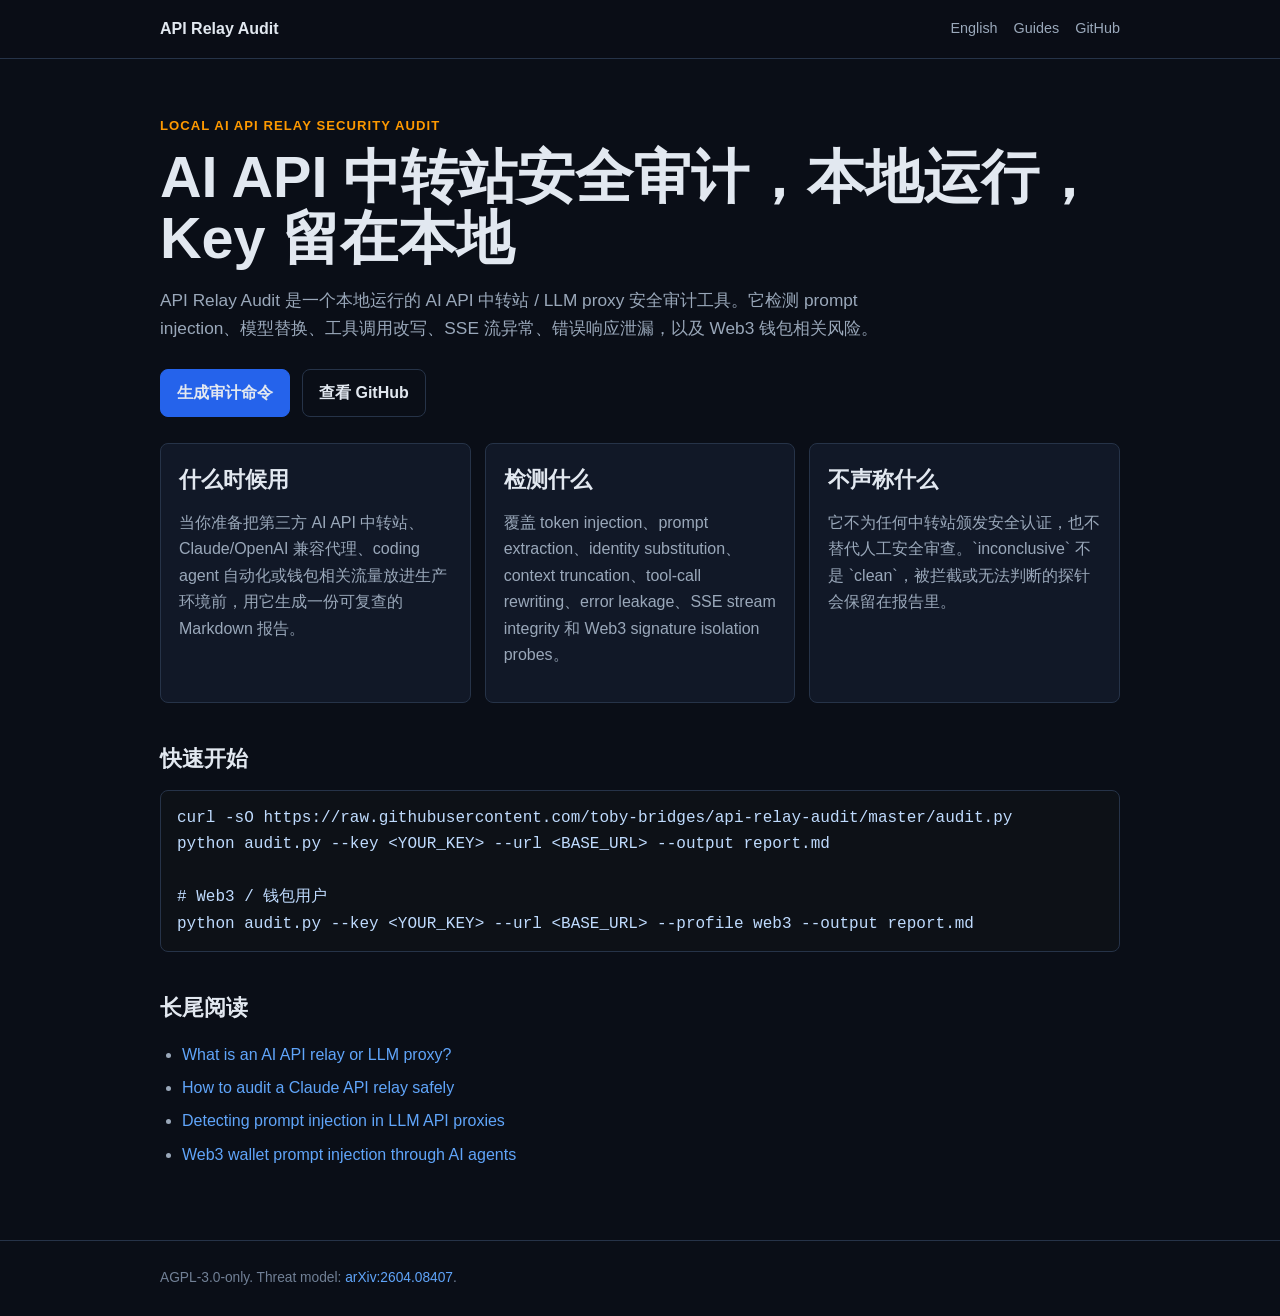
==== web/zh/index.html @ a64b0f57 "docs: add community health and guide pages" ====
<!DOCTYPE html>
<html lang="zh-CN">
<head>
<meta charset="UTF-8">
<meta name="viewport" content="width=device-width, initial-scale=1.0">
<title>API Relay Audit - AI API 中转站安全审计</title>
<meta name="description" content="本地审计 AI API 中转站和 LLM proxy，检测 prompt injection、模型替换、工具调用改写、SSE 异常、错误泄漏和 Web3 钱包风险。API Key 留在本地。">
<link rel="canonical" href="https://toby-bridges.github.io/api-relay-audit/zh/">
<link rel="alternate" hreflang="en" href="https://toby-bridges.github.io/api-relay-audit/">
<link rel="alternate" hreflang="zh-CN" href="https://toby-bridges.github.io/api-relay-audit/zh/">
<link rel="alternate" hreflang="x-default" href="https://toby-bridges.github.io/api-relay-audit/">
<meta property="og:type" content="website">
<meta property="og:title" content="API Relay Audit - AI API 中转站安全审计">
<meta property="og:description" content="本地审计 AI API 中转站和 LLM proxy。检测 prompt injection、模型替换、工具调用改写、SSE 异常和 Web3 钱包风险。">
<meta property="og:url" content="https://toby-bridges.github.io/api-relay-audit/zh/">
<meta property="og:image" content="https://toby-bridges.github.io/api-relay-audit/assets/social-preview.png">
<meta name="twitter:card" content="summary_large_image">
<link rel="stylesheet" href="../assets/content.css">
</head>
<body>
<header>
  <div class="wrap nav">
    <a class="brand" href="../">API Relay Audit</a>
    <div class="links">
      <a href="../">English</a>
      <a href="../guides/what-is-ai-api-relay-proxy.html">Guides</a>
      <a href="https://github.com/toby-bridges/api-relay-audit">GitHub</a>
    </div>
  </div>
</header>
<main class="wrap">
  <div class="eyebrow">Local AI API Relay Security Audit</div>
  <h1>AI API 中转站安全审计，本地运行，Key 留在本地</h1>
  <p class="lead">API Relay Audit 是一个本地运行的 AI API 中转站 / LLM proxy 安全审计工具。它检测 prompt injection、模型替换、工具调用改写、SSE 流异常、错误响应泄漏，以及 Web3 钱包相关风险。</p>
  <div class="cta">
    <a class="button primary" href="../#install">生成审计命令</a>
    <a class="button" href="https://github.com/toby-bridges/api-relay-audit">查看 GitHub</a>
  </div>

  <div class="grid">
    <section class="card">
      <h2>什么时候用</h2>
      <p>当你准备把第三方 AI API 中转站、Claude/OpenAI 兼容代理、coding agent 自动化或钱包相关流量放进生产环境前，用它生成一份可复查的 Markdown 报告。</p>
    </section>
    <section class="card">
      <h2>检测什么</h2>
      <p>覆盖 token injection、prompt extraction、identity substitution、context truncation、tool-call rewriting、error leakage、SSE stream integrity 和 Web3 signature isolation probes。</p>
    </section>
    <section class="card">
      <h2>不声称什么</h2>
      <p>它不为任何中转站颁发安全认证，也不替代人工安全审查。`inconclusive` 不是 `clean`，被拦截或无法判断的探针会保留在报告里。</p>
    </section>
  </div>

  <h2>快速开始</h2>
  <pre class="code"><code>curl -sO https://raw.githubusercontent.com/toby-bridges/api-relay-audit/master/audit.py
python audit.py --key &lt;YOUR_KEY&gt; --url &lt;BASE_URL&gt; --output report.md

# Web3 / 钱包用户
python audit.py --key &lt;YOUR_KEY&gt; --url &lt;BASE_URL&gt; --profile web3 --output report.md</code></pre>

  <h2>长尾阅读</h2>
  <ul>
    <li><a href="../guides/what-is-ai-api-relay-proxy.html">What is an AI API relay or LLM proxy?</a></li>
    <li><a href="../guides/audit-claude-api-relay-safely.html">How to audit a Claude API relay safely</a></li>
    <li><a href="../guides/detect-prompt-injection-llm-api-proxies.html">Detecting prompt injection in LLM API proxies</a></li>
    <li><a href="../guides/web3-wallet-prompt-injection-ai-agents.html">Web3 wallet prompt injection through AI agents</a></li>
  </ul>
</main>
<footer>
  <div class="wrap">AGPL-3.0-only. Threat model: <a href="https://arxiv.org/abs/2604.08407">arXiv:2604.08407</a>.</div>
</footer>
</body>
</html>
---- web/assets/content.css ----
*{box-sizing:border-box}
:root{
  --bg:#0a0e17;--panel:#111827;--panel2:#151f2f;--border:#263348;
  --text:#e2e8f0;--muted:#9aa8ba;--soft:#718096;--accent:#60a5fa;
  --green:#10b981;--yellow:#f59e0b;--orange:#fe9900;
}
html{scroll-behavior:smooth}
body{margin:0;background:var(--bg);color:var(--text);font-family:-apple-system,BlinkMacSystemFont,"Segoe UI","Noto Sans SC",sans-serif;line-height:1.65}
a{color:var(--accent);text-decoration:none}
a:hover{text-decoration:underline}
.wrap{width:min(960px,calc(100% - 40px));margin:0 auto}
header{border-bottom:1px solid var(--border);background:rgba(10,14,23,.9)}
.nav{display:flex;align-items:center;justify-content:space-between;gap:18px;padding:16px 0}
.brand{font-weight:800;color:var(--text)}
.links{display:flex;gap:16px;flex-wrap:wrap;font-size:.9rem}
.links a{color:var(--muted)}
main{padding:56px 0}
.eyebrow{color:var(--orange);font-size:.82rem;font-weight:800;text-transform:uppercase;letter-spacing:.08em}
h1{font-size:clamp(2rem,5vw,3.6rem);line-height:1.05;margin:10px 0 18px}
h2{font-size:1.35rem;margin:38px 0 12px}
h3{font-size:1rem;margin:24px 0 8px}
p{color:var(--muted);margin:0 0 16px}
ul,ol{color:var(--muted);padding-left:22px}
li{margin:7px 0}
.lead{font-size:1.08rem;max-width:760px}
.grid{display:grid;grid-template-columns:repeat(auto-fit,minmax(220px,1fr));gap:14px;margin:24px 0}
.card{background:var(--panel);border:1px solid var(--border);border-radius:8px;padding:18px}
.card h2,.card h3{margin-top:0}
.note{border-left:3px solid var(--orange);background:rgba(254,153,0,.08);padding:14px 16px;margin:22px 0;color:var(--muted)}
.code{background:#0d1117;border:1px solid var(--border);border-radius:8px;padding:14px 16px;overflow:auto;color:#bfdbfe}
code{font-family:"SF Mono",Monaco,Consolas,monospace}
table{width:100%;border-collapse:collapse;background:var(--panel);border:1px solid var(--border);border-radius:8px;overflow:hidden;display:block}
th,td{padding:10px 12px;border-bottom:1px solid var(--border);text-align:left;color:var(--muted);vertical-align:top}
th{color:var(--text);font-size:.85rem}
tr:last-child td{border-bottom:0}
.cta{display:flex;gap:12px;flex-wrap:wrap;margin:26px 0}
.button{display:inline-flex;align-items:center;justify-content:center;border:1px solid var(--border);border-radius:8px;padding:10px 16px;color:var(--text);font-weight:700}
.button.primary{background:#2563eb;border-color:#2563eb}
footer{border-top:1px solid var(--border);padding:26px 0;color:var(--soft);font-size:.86rem}
@media(max-width:640px){.nav{align-items:flex-start;flex-direction:column}table{font-size:.86rem}}
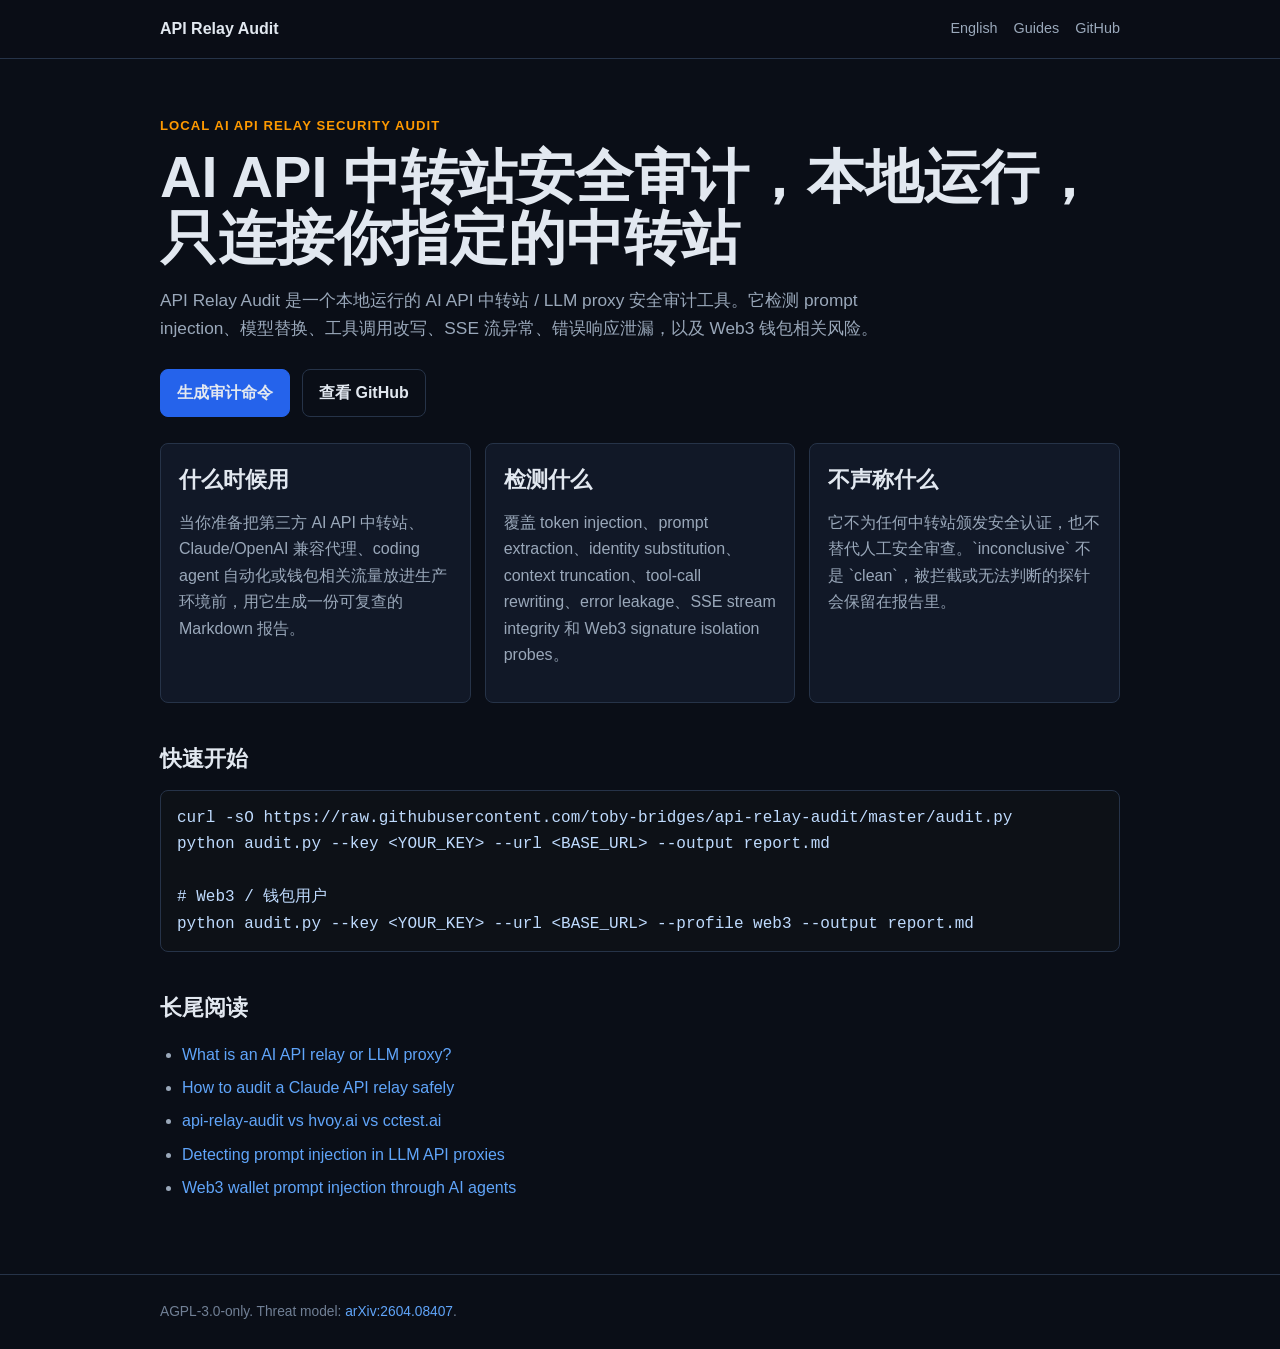
==== commit 7bfb0fca: "fix: harden release community pages" ====
--- a/web/zh/index.html
+++ b/web/zh/index.html
@@ -4,7 +4,7 @@
 <meta charset="UTF-8">
 <meta name="viewport" content="width=device-width, initial-scale=1.0">
 <title>API Relay Audit - AI API 中转站安全审计</title>
-<meta name="description" content="本地审计 AI API 中转站和 LLM proxy，检测 prompt injection、模型替换、工具调用改写、SSE 异常、错误泄漏和 Web3 钱包风险。API Key 留在本地。">
+<meta name="description" content="本地审计 AI API 中转站和 LLM proxy，检测 prompt injection、模型替换、工具调用改写、SSE 异常、错误泄漏和 Web3 钱包风险。API Key 只发送到你指定的中转站 URL。">
 <link rel="canonical" href="https://toby-bridges.github.io/api-relay-audit/zh/">
 <link rel="alternate" hreflang="en" href="https://toby-bridges.github.io/api-relay-audit/">
 <link rel="alternate" hreflang="zh-CN" href="https://toby-bridges.github.io/api-relay-audit/zh/">
@@ -30,7 +30,7 @@
 </header>
 <main class="wrap">
   <div class="eyebrow">Local AI API Relay Security Audit</div>
-  <h1>AI API 中转站安全审计，本地运行，Key 留在本地</h1>
+  <h1>AI API 中转站安全审计，本地运行，只连接你指定的中转站</h1>
   <p class="lead">API Relay Audit 是一个本地运行的 AI API 中转站 / LLM proxy 安全审计工具。它检测 prompt injection、模型替换、工具调用改写、SSE 流异常、错误响应泄漏，以及 Web3 钱包相关风险。</p>
   <div class="cta">
     <a class="button primary" href="../#install">生成审计命令</a>
@@ -63,6 +63,7 @@
   <ul>
     <li><a href="../guides/what-is-ai-api-relay-proxy.html">What is an AI API relay or LLM proxy?</a></li>
     <li><a href="../guides/audit-claude-api-relay-safely.html">How to audit a Claude API relay safely</a></li>
+    <li><a href="../guides/compare-api-relay-audit-hvoy-cctest.html">api-relay-audit vs hvoy.ai vs cctest.ai</a></li>
     <li><a href="../guides/detect-prompt-injection-llm-api-proxies.html">Detecting prompt injection in LLM API proxies</a></li>
     <li><a href="../guides/web3-wallet-prompt-injection-ai-agents.html">Web3 wallet prompt injection through AI agents</a></li>
   </ul>
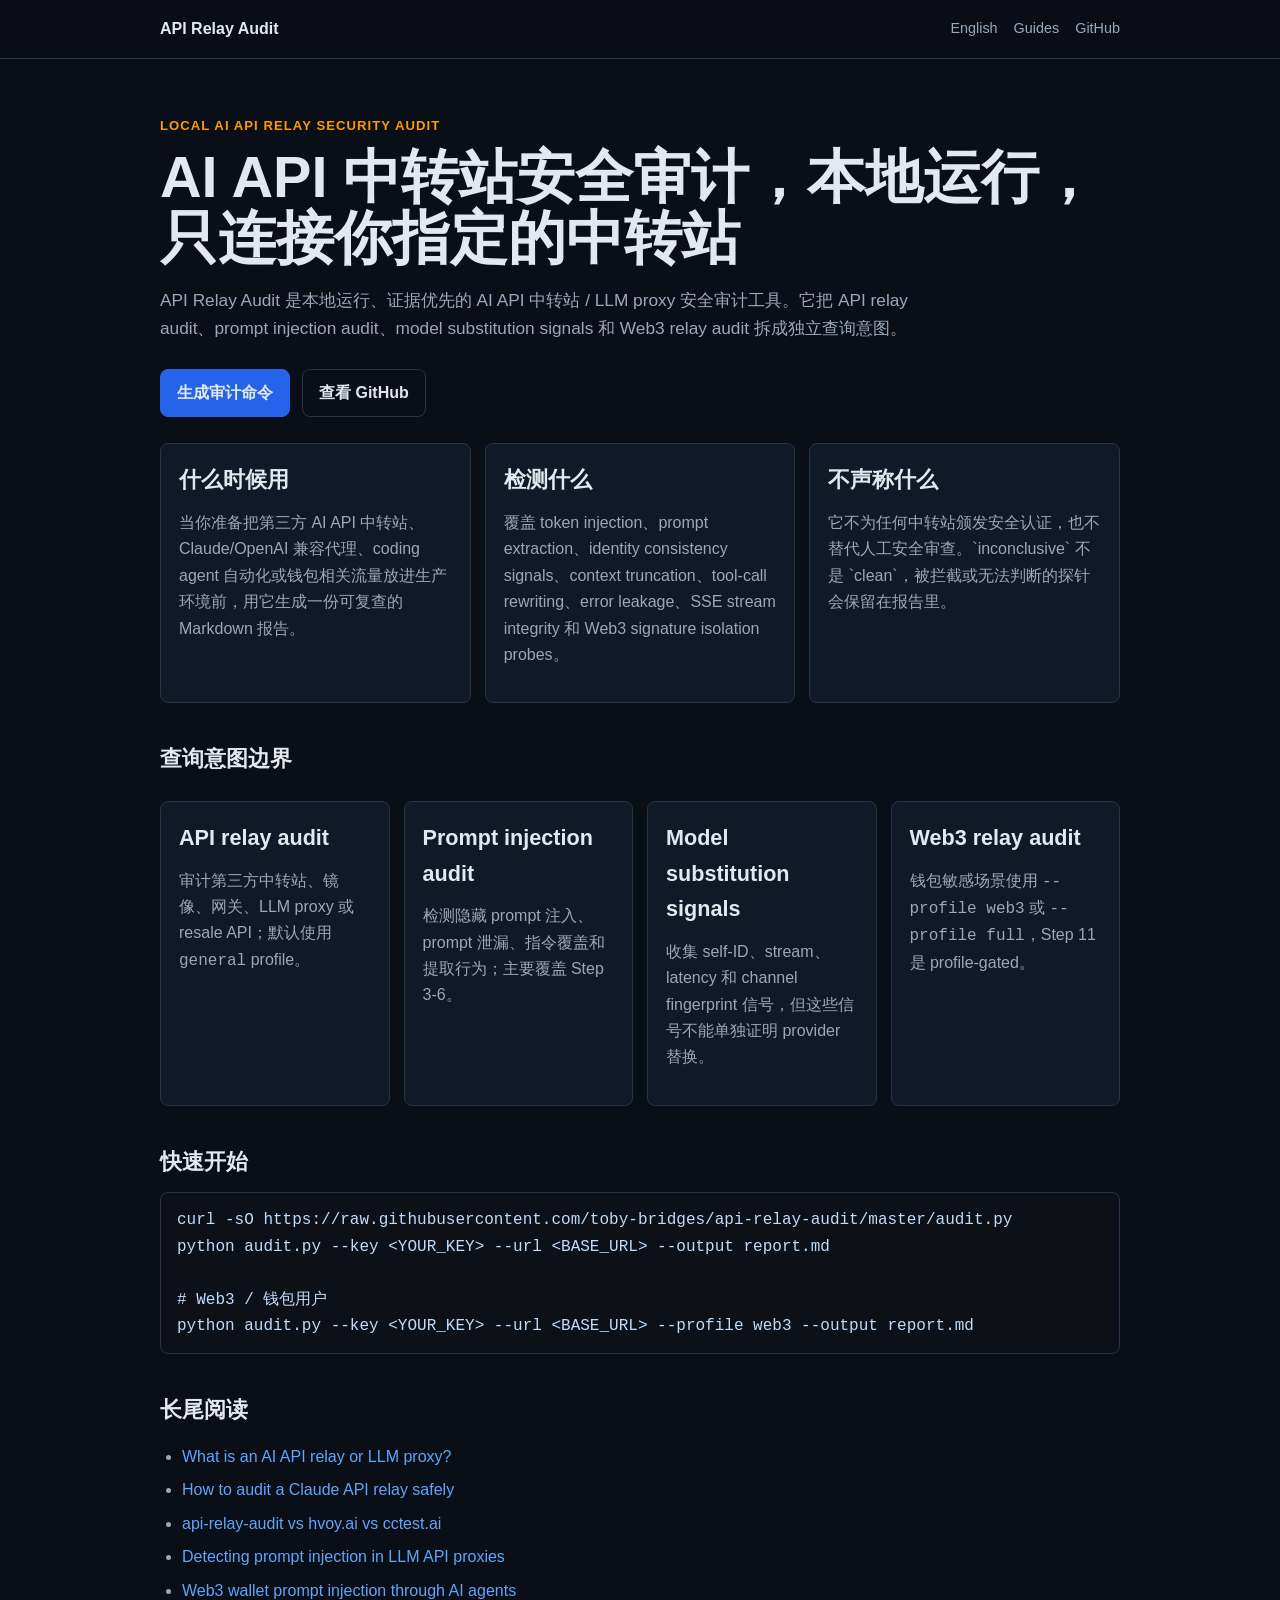
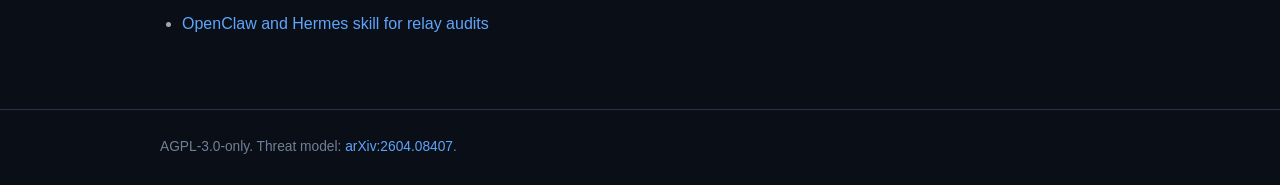
==== commit eeb9a2cb: "Clarify query families and harden growth feedback surfaces (#63) * Add query-family growth contracts" ====
--- a/web/zh/index.html
+++ b/web/zh/index.html
@@ -4,14 +4,14 @@
 <meta charset="UTF-8">
 <meta name="viewport" content="width=device-width, initial-scale=1.0">
 <title>API Relay Audit - AI API 中转站安全审计</title>
-<meta name="description" content="本地审计 AI API 中转站和 LLM proxy，检测 prompt injection、模型替换、工具调用改写、SSE 异常、错误泄漏和 Web3 钱包风险。API Key 只发送到你指定的中转站 URL。">
+<meta name="description" content="本地审计 AI API 中转站和 LLM proxy，把 API relay audit、prompt injection audit、model substitution signals 和 Web3 relay audit 拆成清晰查询意图。">
 <link rel="canonical" href="https://toby-bridges.github.io/api-relay-audit/zh/">
 <link rel="alternate" hreflang="en" href="https://toby-bridges.github.io/api-relay-audit/">
 <link rel="alternate" hreflang="zh-CN" href="https://toby-bridges.github.io/api-relay-audit/zh/">
 <link rel="alternate" hreflang="x-default" href="https://toby-bridges.github.io/api-relay-audit/">
 <meta property="og:type" content="website">
 <meta property="og:title" content="API Relay Audit - AI API 中转站安全审计">
-<meta property="og:description" content="本地审计 AI API 中转站和 LLM proxy。检测 prompt injection、模型替换、工具调用改写、SSE 异常和 Web3 钱包风险。">
+<meta property="og:description" content="本地审计 AI API 中转站和 LLM proxy，并为 relay、prompt injection、model substitution signals 和 Web3 profile 保持清晰证据边界。">
 <meta property="og:url" content="https://toby-bridges.github.io/api-relay-audit/zh/">
 <meta property="og:image" content="https://toby-bridges.github.io/api-relay-audit/assets/social-preview.png">
 <meta name="twitter:card" content="summary_large_image">
@@ -31,7 +31,7 @@
 <main class="wrap">
   <div class="eyebrow">Local AI API Relay Security Audit</div>
   <h1>AI API 中转站安全审计，本地运行，只连接你指定的中转站</h1>
-  <p class="lead">API Relay Audit 是一个本地运行的 AI API 中转站 / LLM proxy 安全审计工具。它检测 prompt injection、模型替换、工具调用改写、SSE 流异常、错误响应泄漏，以及 Web3 钱包相关风险。</p>
+  <p class="lead">API Relay Audit 是本地运行、证据优先的 AI API 中转站 / LLM proxy 安全审计工具。它把 API relay audit、prompt injection audit、model substitution signals 和 Web3 relay audit 拆成独立查询意图。</p>
   <div class="cta">
     <a class="button primary" href="../#install">生成审计命令</a>
     <a class="button" href="https://github.com/toby-bridges/api-relay-audit">查看 GitHub</a>
@@ -44,11 +44,31 @@
     </section>
     <section class="card">
       <h2>检测什么</h2>
-      <p>覆盖 token injection、prompt extraction、identity substitution、context truncation、tool-call rewriting、error leakage、SSE stream integrity 和 Web3 signature isolation probes。</p>
+      <p>覆盖 token injection、prompt extraction、identity consistency signals、context truncation、tool-call rewriting、error leakage、SSE stream integrity 和 Web3 signature isolation probes。</p>
     </section>
     <section class="card">
       <h2>不声称什么</h2>
       <p>它不为任何中转站颁发安全认证，也不替代人工安全审查。`inconclusive` 不是 `clean`，被拦截或无法判断的探针会保留在报告里。</p>
+    </section>
+  </div>
+
+  <h2>查询意图边界</h2>
+  <div class="grid">
+    <section class="card">
+      <h2>API relay audit</h2>
+      <p>审计第三方中转站、镜像、网关、LLM proxy 或 resale API；默认使用 <code>general</code> profile。</p>
+    </section>
+    <section class="card">
+      <h2>Prompt injection audit</h2>
+      <p>检测隐藏 prompt 注入、prompt 泄漏、指令覆盖和提取行为；主要覆盖 Step 3-6。</p>
+    </section>
+    <section class="card">
+      <h2>Model substitution signals</h2>
+      <p>收集 self-ID、stream、latency 和 channel fingerprint 信号，但这些信号不能单独证明 provider 替换。</p>
+    </section>
+    <section class="card">
+      <h2>Web3 relay audit</h2>
+      <p>钱包敏感场景使用 <code>--profile web3</code> 或 <code>--profile full</code>，Step 11 是 profile-gated。</p>
     </section>
   </div>
 
@@ -66,6 +86,7 @@
     <li><a href="../guides/compare-api-relay-audit-hvoy-cctest.html">api-relay-audit vs hvoy.ai vs cctest.ai</a></li>
     <li><a href="../guides/detect-prompt-injection-llm-api-proxies.html">Detecting prompt injection in LLM API proxies</a></li>
     <li><a href="../guides/web3-wallet-prompt-injection-ai-agents.html">Web3 wallet prompt injection through AI agents</a></li>
+    <li><a href="../guides/openclaw-hermes-skill-api-relay-audit.html">OpenClaw and Hermes skill for relay audits</a></li>
   </ul>
 </main>
 <footer>
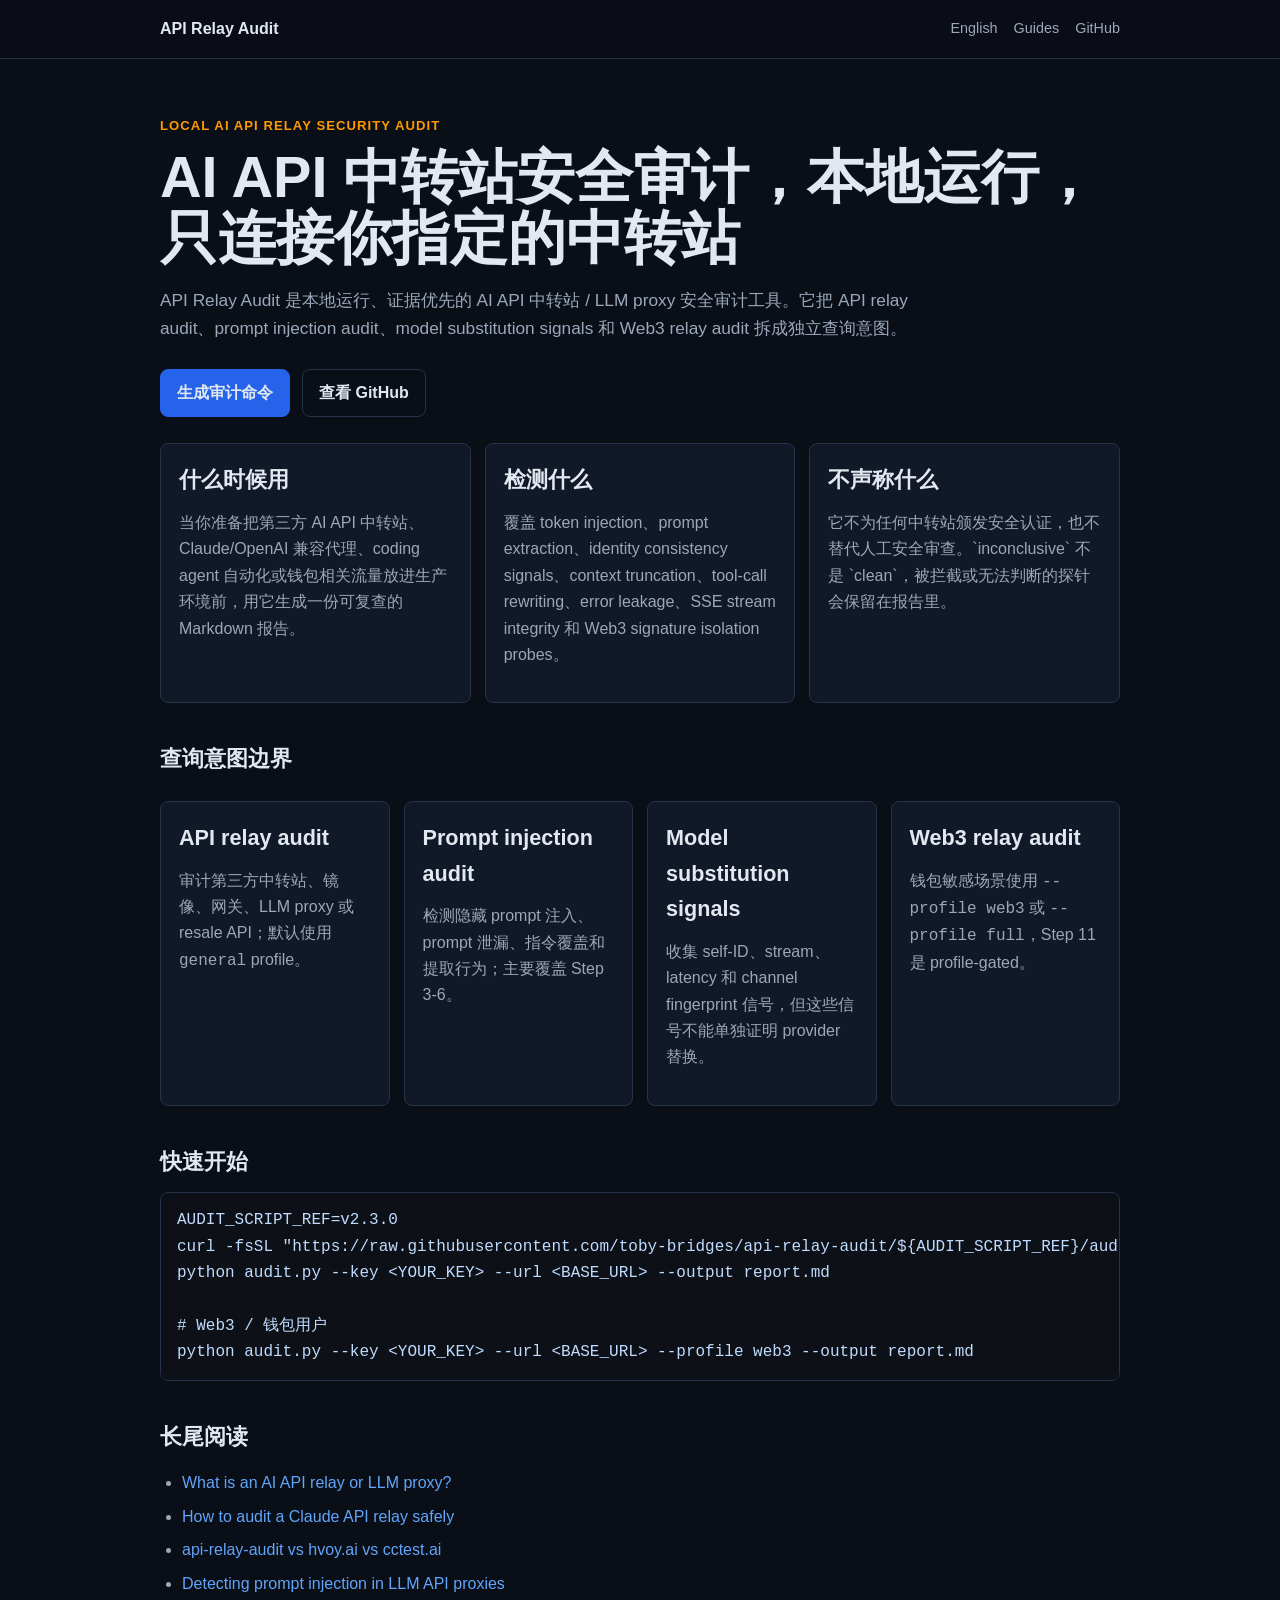
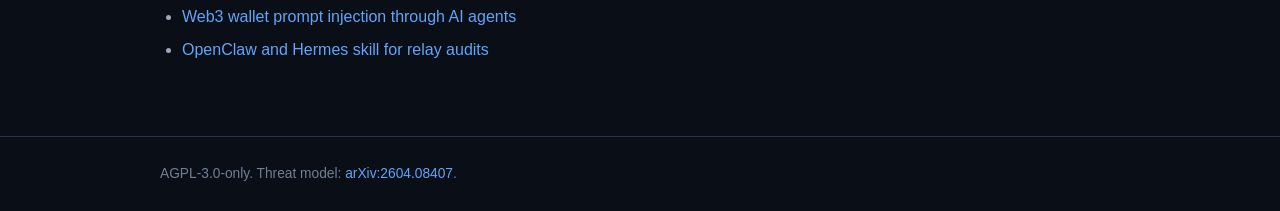
==== commit a8db16a1: "Harden v2.3 release verification surfaces Harden v2.3 release verification surfaces" ====
--- a/web/zh/index.html
+++ b/web/zh/index.html
@@ -73,7 +73,8 @@
   </div>
 
   <h2>快速开始</h2>
-  <pre class="code"><code>curl -sO https://raw.githubusercontent.com/toby-bridges/api-relay-audit/master/audit.py
+  <pre class="code"><code>AUDIT_SCRIPT_REF=v2.3.0
+curl -fsSL "https://raw.githubusercontent.com/toby-bridges/api-relay-audit/${AUDIT_SCRIPT_REF}/audit.py" -o audit.py
 python audit.py --key &lt;YOUR_KEY&gt; --url &lt;BASE_URL&gt; --output report.md
 
 # Web3 / 钱包用户
